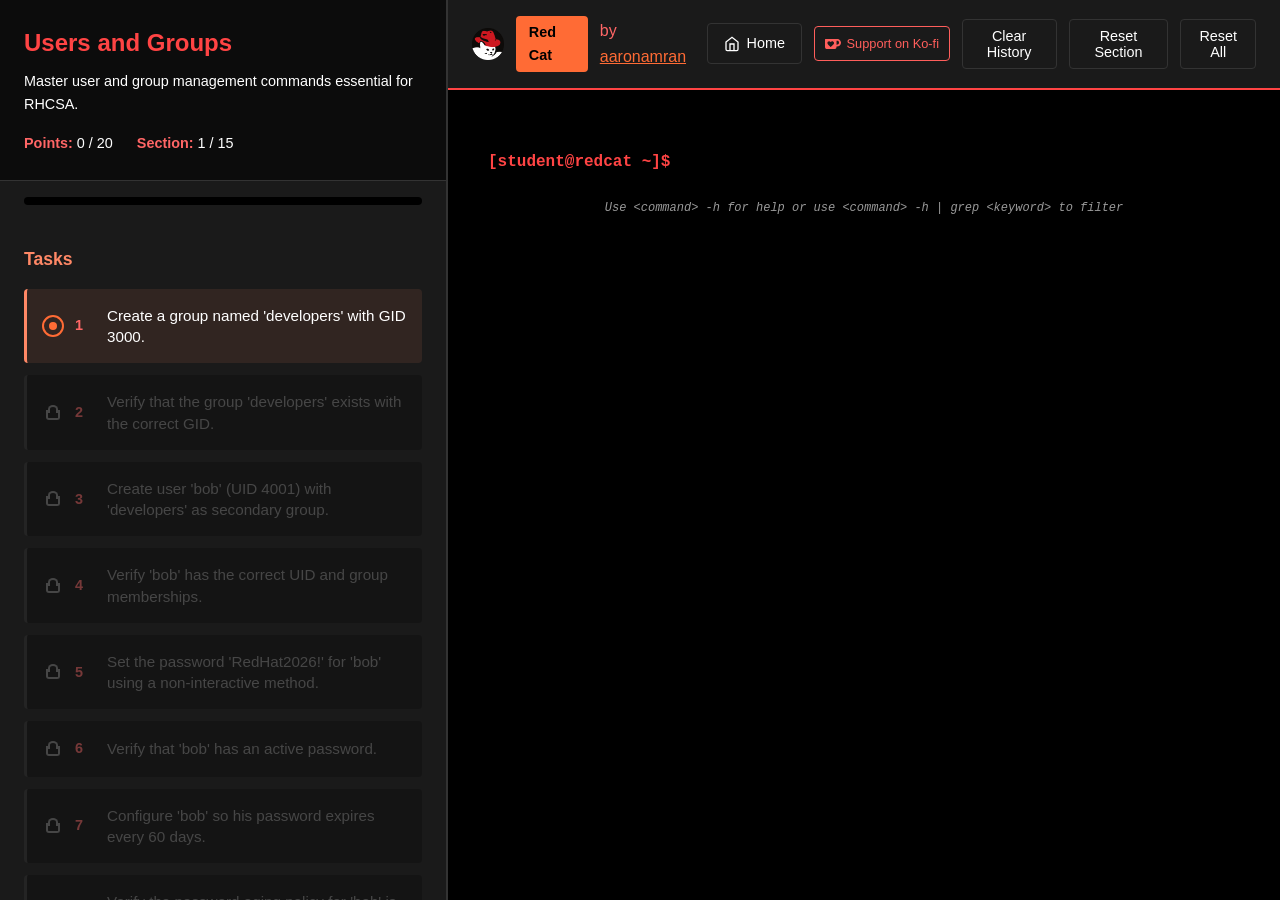
==== practice.html @ 995f29f8 "update" ====
<!DOCTYPE html>
<html lang="en">
<head>
    <meta charset="UTF-8">
    <meta name="viewport" content="width=device-width, initial-scale=1.0">
    <title>Red Cat - Practice Mode</title>
    <link rel="icon" type="image/png" href="redcat.png">
    <link rel="stylesheet" href="styles.css">
</head>
<body>
    <div class="container" id="main-app">
        <!-- Left Panel: Section Info & Tasks -->
        <aside class="left-panel">
            <header class="section-header">
                <h1 id="section-title">Loading...</h1>
                <p id="section-description"></p>
                <div class="stats">
                    <span class="stat">
                        <strong>Points:</strong> 
                        <span id="current-points">0</span> / <span id="total-points">0</span>
                    </span>
                    <span class="stat">
                        <strong>Section:</strong> 
                        <span id="current-section">1</span> / <span id="total-sections">3</span>
                    </span>
                </div>
            </header>

            <div class="progress-container">
                <div class="progress-bar">
                    <div id="progress-fill" class="progress-fill"></div>
                </div>
            </div>

            <div class="tasks-container">
                <h2>Tasks</h2>
                <ul id="task-list"></ul>
            </div>

            <div class="section-navigation">
                <button id="prev-section" class="nav-btn" disabled>← Previous Section</button>
                <button id="next-section" class="nav-btn" disabled>Next Section →</button>
            </div>
        </aside>

        <!-- Right Panel: Terminal Interface -->
        <main class="right-panel">
            <div class="terminal-header">
                <div class="terminal-title">
                    <img src="redcat.png" alt="Red Hat" class="redhat-logo">
                    <span class="os-badge">Red Cat</span>
                    <span class="terminal-name" id="terminal-name">by <a href="https://aaronamran.github.io" target="_blank"><u>aaronamran</u></a></span>
                </div>
                <div class="terminal-header-actions">
                    <a href="index.html" class="control-btn home-btn">
                        <svg width="16" height="16" viewBox="0 0 24 24" fill="none" stroke="currentColor" stroke-width="2">
                            <path d="M3 9l9-7 9 7v11a2 2 0 0 1-2 2H5a2 2 0 0 1-2-2z"/>
                            <polyline points="9 22 9 12 15 12 15 22"/>
                        </svg>
                        Home
                    </a>
                    <a href="https://ko-fi.com/aaronamran" target="_blank" class="kofi-icon-link" title="Support on Ko-fi">
                        <svg class="kofi-icon-tiny" viewBox="0 0 24 24" fill="currentColor">
                            <path d="M23.881 8.948c-.773-4.085-4.859-4.593-4.859-4.593H.723c-.604 0-.679.798-.679.798s-.082 7.324-.022 11.822c.164 2.424 2.586 2.672 2.586 2.672s8.267-.023 11.966-.049c2.438-.426 2.683-2.566 2.658-3.734 4.352.24 7.422-2.831 6.649-6.916zm-11.062 3.511c-1.246 1.453-4.011 3.976-4.011 3.976s-.121.119-.31.023c-.076-.057-.108-.09-.108-.09-.443-.441-3.368-3.049-4.034-3.954-.709-.965-1.041-2.7-.091-3.71.951-1.01 3.005-1.086 4.363.407 0 0 1.565-1.782 3.468-.963 1.904.82 1.832 3.011.723 4.311zm6.173.478c-.928.116-1.682.028-1.682.028V7.284h1.77s1.971.551 1.971 2.638c0 1.913-.985 2.667-2.059 3.015z"/>
                        </svg>
                        <span>Support on Ko-fi</span>
                    </a>
                    <button id="clear-history" class="control-btn clear-btn">Clear History</button>
                    <button id="reset-section" class="control-btn reset-btn">Reset Section</button>
                    <button id="reset-all" class="control-btn reset-danger-btn">Reset All</button>
                </div>
            </div>

            <div class="terminal-content">
                <!-- Command History -->
                <div id="command-history" class="command-history"></div>

                <!-- Terminal Input Line -->
                <div class="terminal-input-line">
                    <span class="terminal-prompt">[student@redcat ~]$ </span>
                    <input 
                        type="text" 
                        id="terminal-input" 
                        class="terminal-input" 
                        autocomplete="off" 
                        spellcheck="false"
                        autofocus
                    />
                </div>

                <!-- Hint instructions -->
                <div class="terminal-hint-info">Use &lt;command&gt; -h for help or use &lt;command&gt; -h | grep &lt;keyword&gt; to filter</div>
            </div>
        </main>
    </div>

    <!-- Scripts - Modular Architecture -->
    <!-- Core Modules (load first) -->
    <script src="modules/state.js"></script>
    <script src="modules/validation.js"></script>
    <script src="modules/output.js"></script>
    <script src="modules/ui.js"></script>
    
    <!-- Data & Helper Modules -->
    <script src="help.js"></script>
    
    <!-- Section Data (load before data.js) -->
    <script src="sections/section1-users-and-groups.js"></script>
    <script src="sections/section2-permissions-and-acls.js"></script>
    <script src="sections/section3-storage-and-filesystems.js"></script>
    <script src="sections/section4-essential-tools.js"></script>
    <script src="sections/section5-running-systems.js"></script>
    <script src="sections/section6-file-systems.js"></script>
    <script src="sections/section7-systems-maintenance.js"></script>
    <script src="sections/section8-networking.js"></script>
    <script src="sections/section9-containers.js"></script>
    <script src="sections/section10-remote-resources.js"></script>
    <script src="sections/section11-selinux.js"></script>
    <script src="sections/section12-shell-scripting.js"></script>
    <script src="sections/section13-task-scheduling.js"></script>
    <script src="sections/section14-boot-grub.js"></script>
    <script src="sections/section15-time-services.js"></script>
    
    <!-- Data Loader (depends on section files) -->
    <script src="data.js"></script>
    
    <!-- Main Application Orchestrator (load last) -->
    <script src="app.js"></script>

    <!-- Initialize practice mode from sessionStorage -->
    <script>
        // Read practice configuration from sessionStorage (set by landing.html)
        const practiceMode = sessionStorage.getItem('redcat-practice-mode') || 'default';
        const startSection = parseInt(sessionStorage.getItem('redcat-start-section')) || 1;
        
        console.log(`🎯 Practice Mode: ${practiceMode}, Starting Section: ${startSection}`);
        
        // Initialize app state before loading progress
        if (typeof appState !== 'undefined') {
            appState.currentSectionId = startSection;
            appState.practiceMode = practiceMode;
            
            // Try to load existing progress, but respect the starting section from landing if it's a new session
            const hasExistingProgress = localStorage.getItem('appState');
            if (!hasExistingProgress) {
                // No existing progress, save the initial state
                if (typeof saveProgress === 'function') {
                    saveProgress();
                }
            }
        }
        
        // Auto-initialize the app
        if (typeof initApp === 'function') {
            initApp();
        } else {
            console.error('❌ initApp function not found');
        }
        
        // Clear the session storage values after reading them
        sessionStorage.removeItem('redcat-practice-mode');
        sessionStorage.removeItem('redcat-start-section');
    </script>
</body>
</html>
---- styles.css ----
/* ==================== GLOBAL STYLES ==================== */
* {
    margin: 0;
    padding: 0;
    box-sizing: border-box;
}

:root {
    --bg-dark: #0c0c0c;
    --bg-panel: #1a1a1a;
    --bg-terminal: #000000;
    --text-primary: #ff6666;
    --text-secondary: #ffffff;
    --text-muted: #888888;
    --text-success: #ff6666;
    --text-error: #ff5555;
    --text-warning: #ffaa00;
    --accent-red: #ff4444;
    --accent-coral: #ff8866;
    --accent-orange: #ff6b35;
    --border-color: #333333;
    --shadow: rgba(0, 0, 0, 0.3);
}

body {
    font-family: 'Segoe UI', Tahoma, Geneva, Verdana, sans-serif;
    background-color: var(--bg-dark);
    color: var(--text-primary);
    line-height: 1.6;
    overflow: hidden;
}

a {
    color: var(--accent-orange);
    text-decoration: none;
    transition: color 0.3s ease;
}

a:hover {
    color: var(--accent-red);
    text-decoration: underline;
}

/* ==================== CONTAINER LAYOUT ==================== */
.container {
    display: flex;
    height: 100vh;
}

/* ==================== LEFT PANEL ==================== */
.left-panel {
    width: 35%;
    background-color: var(--bg-panel);
    border-right: 2px solid var(--border-color);
    overflow-y: auto;
    display: flex;
    flex-direction: column;
}

.section-header {
    padding: 1.5rem;
    border-bottom: 1px solid var(--border-color);
    background-color: var(--bg-dark);
}

.section-header h1 {
    font-size: 1.5rem;
    color: var(--accent-red);
    margin-bottom: 0.5rem;
}

.section-header p {
    font-size: 0.9rem;
    color: var(--text-secondary);
    margin-bottom: 1rem;
}

.stats {
    display: flex;
    gap: 1.5rem;
    font-size: 0.9rem;
}

.stat {
    color: var(--text-secondary);
}

.stat strong {
    color: var(--text-primary);
}

/* ==================== PROGRESS BAR ==================== */
.progress-container {
    padding: 1rem 1.5rem;
}

.progress-bar {
    width: 100%;
    height: 8px;
    background-color: var(--bg-terminal);
    border-radius: 10px;
    overflow: hidden;
}

.progress-fill {
    height: 100%;
    background: linear-gradient(90deg, var(--accent-red), var(--accent-orange));
    width: 0%;
    transition: width 0.5s ease;
}

/* ==================== TASKS ==================== */
.tasks-container {
    flex: 1;
    padding: 1.5rem;
}

.tasks-container h2 {
    font-size: 1.1rem;
    margin-bottom: 1rem;
    color: var(--accent-coral);
}

#task-list {
    list-style: none;
    display: flex;
    flex-direction: column;
    gap: 0.75rem;
}

.task-item {
    padding: 1rem;
    background-color: var(--bg-dark);
    border-left: 3px solid var(--border-color);
    border-radius: 4px;
    transition: all 0.3s ease;
    cursor: default;
    display: flex;
    align-items: center;
    gap: 0.75rem;
}

.task-item.active {
    border-left-color: var(--accent-coral);
    background-color: rgba(255, 136, 102, 0.1);
}

.task-item.completed {
    border-left-color: var(--accent-red);
    opacity: 0.7;
}

.task-item.locked {
    opacity: 0.4;
    cursor: not-allowed;
}

.task-item-header {
    display: flex;
    align-items: center;
    gap: 0.5rem;
    margin-bottom: 0.5rem;
}

.task-status {
    width: 20px;
    height: 20px;
    display: inline-flex;
    align-items: center;
    justify-content: center;
    position: relative;
}

/* Completed task icon - checkmark in circle */
.task-status.completed-icon::before {
    content: '✓';
    color: var(--accent-red);
    font-size: 16px;
    font-weight: bold;
}

.task-status.completed-icon::after {
    content: '';
    position: absolute;
    width: 18px;
    height: 18px;
    border: 2px solid var(--accent-red);
    border-radius: 50%;
    top: 50%;
    left: 50%;
    transform: translate(-50%, -50%);
}

/* Active task icon - hollow circle with dot */
.task-status.active-icon::before {
    content: '';
    width: 8px;
    height: 8px;
    background-color: var(--accent-orange);
    border-radius: 50%;
    position: absolute;
}

.task-status.active-icon::after {
    content: '';
    position: absolute;
    width: 18px;
    height: 18px;
    border: 2px solid var(--accent-orange);
    border-radius: 50%;
    top: 50%;
    left: 50%;
    transform: translate(-50%, -50%);
}

/* Locked task icon - padlock */
.task-status.locked-icon::before {
    content: '';
    width: 10px;
    height: 8px;
    background-color: transparent;
    border: 2px solid var(--text-muted);
    border-top: none;
    border-radius: 0 0 3px 3px;
    position: absolute;
    bottom: 3px;
}

.task-status.locked-icon::after {
    content: '';
    position: absolute;
    width: 6px;
    height: 6px;
    border: 2px solid var(--text-muted);
    border-bottom: none;
    border-radius: 50% 50% 0 0;
    top: 2px;
}

.task-number {
    font-weight: 700;
    color: var(--text-primary);
    font-size: 0.9rem;
    min-width: 20px;
}

.task-description {
    font-size: 0.95rem;
    color: var(--text-secondary);
    flex: 1;
    line-height: 1.4;
}

.task-item.completed .task-description {
    color: var(--text-muted);
}

.task-item.locked .task-description {
    color: var(--text-muted);
}

.task-number-label {
    font-weight: bold;
    color: var(--text-secondary);
    font-size: 0.85rem;
}

.reset-task-btn-icon {
    margin-left: auto;
    width: 24px;
    height: 24px;
    padding: 0;
    background-color: rgba(255, 107, 53, 0.15);
    color: var(--accent-orange);
    border: 1px solid var(--accent-orange);
    border-radius: 4px;
    font-size: 16px;
    font-weight: bold;
    cursor: pointer;
    transition: all 0.2s ease;
    display: inline-flex;
    align-items: center;
    justify-content: center;
    line-height: 1;
}

.reset-task-btn-icon:hover {
    background-color: rgba(255, 107, 53, 0.3);
    border-color: var(--accent-red);
    color: var(--accent-red);
    transform: rotate(-45deg) scale(1.1);
}

.reset-task-btn-icon:active {
    transform: rotate(-45deg) scale(0.95);
}

/* ==================== NAVIGATION ==================== */
.section-navigation {
    padding: 1rem 1.5rem;
    display: flex;
    gap: 1rem;
    border-top: 1px solid var(--border-color);
}

.nav-btn {
    flex: 1;
    padding: 0.75rem;
    background-color: var(--accent-coral);
    color: white;
    border: none;
    border-radius: 4px;
    cursor: pointer;
    font-size: 0.9rem;
    font-weight: 600;
    transition: all 0.3s ease;
}

.nav-btn:hover:not(:disabled) {
    background-color: var(--accent-red);
    transform: translateY(-2px);
}

.nav-btn:disabled {
    background-color: var(--border-color);
    cursor: not-allowed;
    opacity: 0.5;
}

/* ==================== CONTROLS ==================== */
.controls {
    padding: 1rem 1.5rem;
    display: flex;
    gap: 1rem;
}

.control-btn {
    background: transparent;
    border: 1px solid var(--border-color);
    color: var(--text-secondary);
    padding: 0.5rem 1rem;
    cursor: pointer;
    font-family: inherit;
    font-size: 0.9rem;
    border-radius: 4px;
    transition: all 0.2s;
    display: inline-flex;
    align-items: center;
    gap: 0.4rem;
    text-decoration: none;
}

.control-btn:hover {
    background: var(--border-color);
    border-color: var(--accent-red);
}

.home-btn:hover {
    background: var(--accent-coral);
    color: var(--bg-terminal);
    border-color: var(--accent-coral);
}

.clear-btn:hover {
    background: var(--text-warning);
    color: var(--bg-terminal);
    border-color: var(--text-warning);
}

.reset-btn:hover {
    background: var(--text-error);
    color: var(--bg-terminal);
    border-color: var(--text-error);
}

.reset-danger-btn:hover {
    background: #cc0000;
    color: var(--bg-terminal);
    border-color: #cc0000;
}

/* Ko-fi Button Styles */
.kofi-btn {
    display: flex;
    align-items: center;
    justify-content: center;
    gap: 0.3rem;
    text-decoration: none;
    border-color: #FF5E5B;
    color: #FF5E5B;
    font-size: 0.85rem;
    padding: 0.5rem;
    white-space: nowrap;
}

.kofi-btn:hover {
    background-color: #FF5E5B;
    border-color: #FF5E5B;
    color: #ffffff;
    text-decoration: none;
}

.kofi-icon-small {
    width: 12px;
    height: 12px;
    flex-shrink: 0;
}

/* ==================== RIGHT PANEL - TERMINAL ==================== */
.right-panel {
    flex: 1;
    display: flex;
    flex-direction: column;
    background-color: var(--bg-terminal);
}

.terminal-header {
    padding: 1rem 1.5rem;
    background-color: var(--bg-panel);
    border-bottom: 2px solid var(--accent-red);
    display: flex;
    justify-content: space-between;
    align-items: center;
    gap: 1rem;
}

/* Terminal Title with Logo and Badge */
.terminal-title {
    display: flex;
    align-items: center;
    gap: 0.75rem;
}

.redhat-logo {
    height: 32px;
    width: auto;
    object-fit: contain;
}

.os-badge {
    background: var(--accent-orange);
    color: var(--bg-terminal);
    padding: 0.3rem 0.8rem;
    border-radius: 4px;
    font-weight: bold;
    font-size: 0.9rem;
}

.terminal-title-container {
    display: flex;
    align-items: center;
    gap: 0.75rem;
}

.terminal-logo {
    height: 32px;
    width: 32px;
    object-fit: contain;
}

.terminal-text {
    font-family: 'Courier New', monospace;
    font-size: 1rem;
    color: var(--accent-red);
    font-weight: bold;
}



/* Terminal Header Actions Container */
.terminal-header-actions {
    display: flex;
    align-items: center;
    gap: 0.75rem;
}

/* Ko-fi Icon in Terminal Header */
.kofi-icon-link {
    display: flex;
    align-items: center;
    justify-content: center;
    gap: 6px;
    padding: 0.4rem 0.6rem;
    background-color: transparent;
    color: #FF5E5B;
    border: 1px solid #FF5E5B;
    border-radius: 4px;
    text-decoration: none;
    font-size: 0.8rem;
    font-weight: 500;
    white-space: nowrap;
    transition: all 0.3s ease;
}

.kofi-icon-link:hover {
    background-color: #FF5E5B;
    color: #ffffff;
    transform: scale(1.05);
}

.kofi-icon-tiny {
    width: 16px;
    height: 16px;
    flex-shrink: 0;
}

.header-status {
    color: var(--accent-red);
    font-size: 0.9rem;
    font-weight: 500;
    opacity: 0;
    transition: opacity 0.3s ease;
    margin: 0 1rem;
}

.header-status.visible {
    opacity: 1;
}

/* ==================== TERMINAL CONTENT ==================== */
.terminal-content {
    flex: 1;
    display: flex;
    flex-direction: column;
    padding: 2rem 2.5rem;
    overflow-y: auto;
    min-height: 0;
}

/* ==================== COMMAND HISTORY ==================== */
.command-history {
    flex: 0 0 auto;
    margin-bottom: 0;
    font-family: 'Courier New', monospace;
    padding: 0.5rem 0;
}

.history-entry {
    padding-bottom: 0.5rem;
    border-bottom: 1px solid rgba(64, 64, 64, 0.2);
    position: relative;
    margin-bottom: 0.75rem;
}

.history-entry:last-child {
    border-bottom: none;
}

@keyframes fadeIn {
    from { opacity: 0; transform: translateY(-10px); }
    to { opacity: 1; transform: translateY(0); }
}

.history-command-line {
    display: flex;
    align-items: baseline;
    margin-bottom: 0;
    font-family: 'Courier New', monospace;
    position: relative;
    cursor: default;
}

.history-prompt {
    color: var(--accent-red);
    font-family: 'Courier New', monospace;
    font-weight: bold;
    flex-shrink: 0;
}

.history-command {
    color: var(--text-secondary);
    font-family: 'Courier New', monospace;
    word-break: break-word;
    margin-left: 0.5rem;
}

.history-output {
    margin-top: 0.5rem;
    padding: 0.75rem;
    background-color: rgba(0, 0, 0, 0.3);
    border-left: 3px solid var(--accent-coral);
    border-radius: 4px;
    font-family: 'Courier New', monospace;
    font-size: 0.9rem;
    color: var(--text-secondary);
    white-space: pre-wrap;
    word-break: break-word;
}

.grep-highlight {
    background-color: rgba(255, 107, 53, 0.4);
    color: var(--accent-red);
    font-weight: bold;
    padding: 0 2px;
    border-radius: 2px;
}

.history-result {
    display: flex;
    align-items: center;
    gap: 0.5rem;
    margin-top: 0.375rem;
    padding: 0.5rem 0.75rem;
    border-radius: 4px;
    font-family: 'Segoe UI', Tahoma, Geneva, Verdana, sans-serif;
    font-size: 0.9rem;
    font-weight: 500;
}

.history-result::before {
    content: '';
    flex-shrink: 0;
}

.history-result.success {
    color: var(--text-success);
    background-color: rgba(74, 222, 128, 0.12);
    border-left: 3px solid var(--text-success);
    display: flex;
    align-items: center;
    gap: 0.5rem;
    justify-content: flex-start;
    flex-wrap: nowrap;
}

/* Success icon - checkmark in circle */
.history-result.success::before {
    content: '✓';
    width: 18px;
    height: 18px;
    display: flex;
    align-items: center;
    justify-content: center;
    border: 2px solid var(--text-success);
    border-radius: 50%;
    font-size: 12px;
    font-weight: bold;
    color: var(--text-success);
}

.history-result.error {
    color: #ffffff;
    background-color: rgba(248, 113, 113, 0.98);
    border: 2px solid var(--text-error);
    position: absolute;
    top: 50%;
    left: 0;
    right: 0;
    transform: translateY(-50%);
    z-index: 100;
    opacity: 0;
    visibility: hidden;
    transition: opacity 0.2s ease, visibility 0.2s ease;
    box-shadow: 0 4px 12px rgba(0, 0, 0, 0.5);
    pointer-events: none;
    white-space: nowrap;
}

/* Error icon - exclamation mark in circle */
.history-result.error::before {
    content: '!';
    width: 18px;
    height: 18px;
    display: flex;
    align-items: center;
    justify-content: center;
    border: 2px solid #ffffff;
    border-radius: 50%;
    font-size: 14px;
    font-weight: bold;
    color: #ffffff;
}

/* Show error on hover over command line */
.history-entry.has-error .history-command-line:hover .history-result.error {
    opacity: 1;
    visibility: visible;
}

.history-result.hint {
    color: var(--text-warning);
    background-color: rgba(251, 191, 36, 0.12);
    border-left: 3px solid var(--text-warning);
}

/* Hint icon - lightbulb */
.history-result.hint::before {
    content: '';
    width: 10px;
    height: 12px;
    border: 2px solid var(--text-warning);
    border-radius: 50% 50% 0 0;
    position: relative;
    display: block;
}

.history-result.hint::after {
    content: '';
    position: absolute;
    left: 0.75rem;
    width: 8px;
    height: 3px;
    background-color: var(--text-warning);
    margin-top: -3px;
}

.history-result.explanation {
    color: var(--accent-coral);
    background-color: rgba(255, 136, 102, 0.12);
    border-left: 3px solid var(--accent-coral);
}

/* Explanation icon - book/document */
.history-result.explanation::before {
    content: '?';
    width: 18px;
    height: 18px;
    display: flex;
    align-items: center;
    justify-content: center;
    border: 2px solid var(--accent-coral);
    border-radius: 50%;
    font-size: 12px;
    font-weight: bold;
    color: var(--accent-coral);
}

.history-result.info {
    color: var(--text-secondary);
    background-color: rgba(160, 160, 160, 0.08);
    border-left: 3px solid var(--text-secondary);
    font-style: italic;
}

/* Info icon - i in circle */
.history-result.info::before {
    content: 'i';
    width: 18px;
    height: 18px;
    display: flex;
    align-items: center;
    justify-content: center;
    border: 2px solid var(--text-secondary);
    border-radius: 50%;
    font-size: 12px;
    font-weight: bold;
    font-style: normal;
    color: var(--text-secondary);
}

.history-help {
    display: block;
    margin-top: 0.375rem;
    padding: 0.75rem 1rem;
    background-color: rgba(0, 0, 0, 0.3);
    border-left: 3px solid var(--text-secondary);
    border-radius: 4px;
    font-family: 'Courier New', monospace;
    font-size: 0.85rem;
    color: var(--text-secondary);
    line-height: 1.5;
    overflow-x: auto;
    white-space: pre-wrap;
    word-wrap: break-word;
}

.history-result-container {
    margin-top: 0.375rem;
}

.history-result.toggleable {
    display: flex;
    align-items: center;
    justify-content: space-between;
    gap: 1rem;
}

.toggle-explanation-btn {
    padding: 0.25rem 0.6rem;
    background-color: var(--accent-coral);
    color: white;
    border: none;
    border-radius: 3px;
    cursor: pointer;
    font-size: 0.75rem;
    font-weight: 600;
    transition: all 0.2s ease;
    white-space: nowrap;
    flex-shrink: 0;
    margin-left: auto;
}

.toggle-explanation-btn:hover {
    background-color: var(--accent-red);
    transform: scale(1.05);
}

.toggle-explanation-btn:active {
    transform: scale(0.95);
}

.explanation-detail {
    margin-top: 0.5rem;
    padding: 0.75rem 1rem;
    background-color: rgba(255, 136, 102, 0.12);
    border-left: 3px solid var(--accent-coral);
    border-radius: 4px;
    color: var(--text-primary);
    font-family: 'Segoe UI', Tahoma, Geneva, Verdana, sans-serif;
    font-size: 0.9rem;
    line-height: 1.5;
    animation: slideDown 0.3s ease;
}

.explanation-detail.hidden {
    display: none;
}

@keyframes slideDown {
    from {
        opacity: 0;
        transform: translateY(-10px);
    }
    to {
        opacity: 1;
        transform: translateY(0);
    }
}

/* ==================== TERMINAL INPUT LINE ==================== */
.terminal-input-line {
    display: flex;
    align-items: center;
    padding: 0.5rem 0;
    margin-top: 0.25rem;
    flex-shrink: 0;
    font-family: 'Courier New', monospace;
}

.terminal-prompt {
    color: var(--accent-red);
    font-weight: bold;
    white-space: nowrap;
    font-family: 'Courier New', monospace;
    font-size: 1rem;
    margin-right: 0.5rem;
}

.terminal-input {
    flex: 1;
    background-color: transparent;
    border: none;
    color: var(--text-secondary);
    font-family: 'Courier New', monospace;
    font-size: 1rem;
    outline: none;
    padding: 0;
    margin: 0;
    line-height: 1.5;
}

.terminal-input::placeholder {
    color: var(--text-secondary);
    opacity: 0.5;
}

.terminal-input:disabled {
    opacity: 0.5;
    cursor: not-allowed;
}

.terminal-hint-info {
    margin-top: 0.5rem;
    padding: 0.5rem;
    font-size: 0.75rem;
    color: var(--text-secondary);
    font-family: 'Courier New', monospace;
    text-align: center;
    opacity: 0.6;
    font-style: italic;
}

/* ==================== SCROLLBAR STYLING ==================== */
::-webkit-scrollbar {
    width: 8px;
}

::-webkit-scrollbar-track {
    background: var(--bg-dark);
}

::-webkit-scrollbar-thumb {
    background: var(--border-color);
    border-radius: 4px;
}

::-webkit-scrollbar-thumb:hover {
    background: var(--text-secondary);
}

/* ==================== RESPONSIVE DESIGN ==================== */
@media (max-width: 1024px) {
    .container {
        flex-direction: column;
    }

    .left-panel {
        width: 100%;
        max-height: 40vh;
        border-right: none;
        border-bottom: 2px solid var(--border-color);
    }

    .right-panel {
        height: 60vh;
    }
}

@media (max-width: 768px) {
    .section-header h1 {
        font-size: 1.2rem;
    }

    .stats {
        flex-direction: column;
        gap: 0.5rem;
    }

    .section-navigation {
        flex-direction: column;
    }

    .controls {
        flex-direction: column;
    }

    .input-container {
        flex-direction: column;
        align-items: stretch;
        gap: 0.75rem;
    }

    .submit-btn,
    .hint-btn {
        width: 100%;
    }
    
    .prompt {
        width: 100%;
    }
}

/* ==================== UTILITY CLASSES ==================== */
.hidden {
    display: none !important;
}

.fade-in {
    animation: fadeIn 0.5s ease;
}

.shake {
    animation: shake 0.5s ease;
}

@keyframes shake {
    0%, 100% { transform: translateX(0); }
    25% { transform: translateX(-10px); }
    75% { transform: translateX(10px); }
}

/* ==================== LANDING PAGE ==================== */
.landing-overlay {
    position: fixed;
    top: 0;
    left: 0;
    width: 100%;
    height: 100%;
    background: linear-gradient(135deg, rgba(12, 12, 12, 0.98) 0%, rgba(26, 26, 26, 0.98) 100%);
    backdrop-filter: blur(10px);
    z-index: 10000;
    display: flex;
    align-items: center;
    justify-content: center;
    animation: fadeIn 0.5s ease;
}

.landing-overlay.hidden {
    display: none;
}

.landing-content {
    width: 90%;
    max-width: 750px;
    max-height: 95vh;
    overflow-y: auto;
    padding: 25px 30px;
    background: var(--bg-panel);
    border-radius: 12px;
    border: 2px solid var(--border-color);
    box-shadow: 0 10px 40px var(--shadow);
}

.landing-header {
    text-align: center;
    margin-bottom: 20px;
    padding-bottom: 15px;
    border-bottom: 2px solid var(--border-color);
}

.landing-logo {
    width: 60px;
    height: 60px;
    margin-bottom: 8px;
    animation: float 3s ease-in-out infinite;
}

@keyframes float {
    0%, 100% { transform: translateY(0px); }
    50% { transform: translateY(-10px); }
}

.landing-title {
    font-size: 1.8rem;
    font-weight: 700;
    color: var(--text-primary);
    margin-bottom: 6px;
    line-height: 1.2;
}

.landing-subtitle {
    font-size: 0.9rem;
    color: var(--text-muted);
    margin-bottom: 3px;
}

/* Ko-fi Link on Landing Page */
.kofi-link {
    display: inline-flex;
    align-items: center;
    gap: 0.4rem;
    padding: 0.45rem 0.9rem;
    margin-top: 0.75rem;
    background-color: #FF5E5B;
    color: #ffffff;
    border-radius: 5px;
    font-size: 0.85rem;
    font-weight: 600;
    text-decoration: none;
    transition: all 0.3s ease;
    box-shadow: 0 2px 6px rgba(255, 94, 91, 0.25);
}

.kofi-link:hover {
    background-color: #ff4542;
    transform: translateY(-1px);
    box-shadow: 0 3px 10px rgba(255, 94, 91, 0.35);
    text-decoration: none;
    color: #ffffff;
}

.kofi-icon {
    width: 16px;
    height: 16px;
}

.landing-options {
    width: 100%;
}

.practice-mode-section h2 {
    font-size: 1.2rem;
    color: var(--text-secondary);
    margin-bottom: 12px;
    text-align: center;
}

.practice-mode-btn {
    width: 100%;
    display: flex;
    align-items: center;
    gap: 15px;
    padding: 16px 20px;
    margin-bottom: 10px;
    background: var(--bg-dark);
    border: 2px solid var(--border-color);
    border-radius: 8px;
    color: var(--text-secondary);
    cursor: pointer;
    transition: all 0.3s ease;
    text-align: left;
}

.practice-mode-btn:hover {
    border-color: var(--text-primary);
    background: rgba(255, 102, 102, 0.05);
    transform: translateX(5px);
}

.practice-mode-btn.primary {
    border-color: var(--text-primary);
    background: rgba(255, 102, 102, 0.1);
}

.practice-mode-btn.primary:hover {
    background: rgba(255, 102, 102, 0.15);
    box-shadow: 0 5px 20px rgba(255, 102, 102, 0.2);
}

.btn-icon {
    width: 40px;
    height: 40px;
    min-width: 40px;
    color: var(--text-primary);
}

.btn-text {
    flex: 1;
}

.btn-title {
    font-size: 1.1rem;
    font-weight: 600;
    color: var(--text-secondary);
    margin-bottom: 4px;
}

.btn-description {
    font-size: 0.85rem;
    color: var(--text-muted);
    line-height: 1.3;
}

/* Chapter Selection */
.chapter-selection {
    animation: slideIn 0.3s ease;
}

@keyframes slideIn {
    from {
        opacity: 0;
        transform: translateX(20px);
    }
    to {
        opacity: 1;
        transform: translateX(0);
    }
}

.chapter-selection-header {
    display: flex;
    justify-content: space-between;
    align-items: center;
    margin-bottom: 18px;
}

.chapter-selection-header h2 {
    font-size: 1.3rem;
    color: var(--text-secondary);
}

.back-btn {
    padding: 8px 18px;
    background: var(--bg-dark);
    border: 1px solid var(--border-color);
    border-radius: 6px;
    color: var(--text-secondary);
    cursor: pointer;
    transition: all 0.3s ease;
    font-size: 0.9rem;
}

.back-btn:hover {
    border-color: var(--text-primary);
    background: rgba(255, 102, 102, 0.1);
}

.chapter-grid {
    display: grid;
    grid-template-columns: repeat(auto-fit, minmax(250px, 1fr));
    gap: 12px;
}

.chapter-card {
    padding: 16px;
    background: var(--bg-dark);
    border: 2px solid var(--border-color);
    border-radius: 8px;
    cursor: pointer;
    transition: all 0.3s ease;
    text-align: left;
}

.chapter-card:hover {
    border-color: var(--text-primary);
    background: rgba(255, 102, 102, 0.05);
    transform: translateY(-3px);
    box-shadow: 0 5px 15px rgba(255, 102, 102, 0.1);
}

.chapter-number {
    font-size: 0.75rem;
    color: var(--text-primary);
    font-weight: 600;
    margin-bottom: 6px;
    text-transform: uppercase;
    letter-spacing: 1px;
}

.chapter-title {
    font-size: 1.05rem;
    font-weight: 600;
    color: var(--text-secondary);
    margin-bottom: 6px;
}

.chapter-description {
    font-size: 0.8rem;
    color: var(--text-muted);
    line-height: 1.3;
    margin-bottom: 10px;
}

.chapter-stats {
    display: flex;
    gap: 12px;
    font-size: 0.75rem;
    color: var(--text-muted);
}

.chapter-stat {
    display: flex;
    align-items: center;
    gap: 5px;
}

.chapter-stat strong {
    color: var(--text-primary);
}

/* Responsive Landing Page */
@media (max-width: 768px) {
    .landing-content {
        padding: 20px;
        width: 95%;
    }
    
    .landing-title {
        font-size: 1.6rem;
    }
    
    .landing-logo {
        width: 60px;
        height: 60px;
    }
    
    .practice-mode-btn {
        flex-direction: column;
        text-align: center;
        padding: 16px;
    }
    
    .chapter-grid {
        grid-template-columns: 1fr;
    }
}
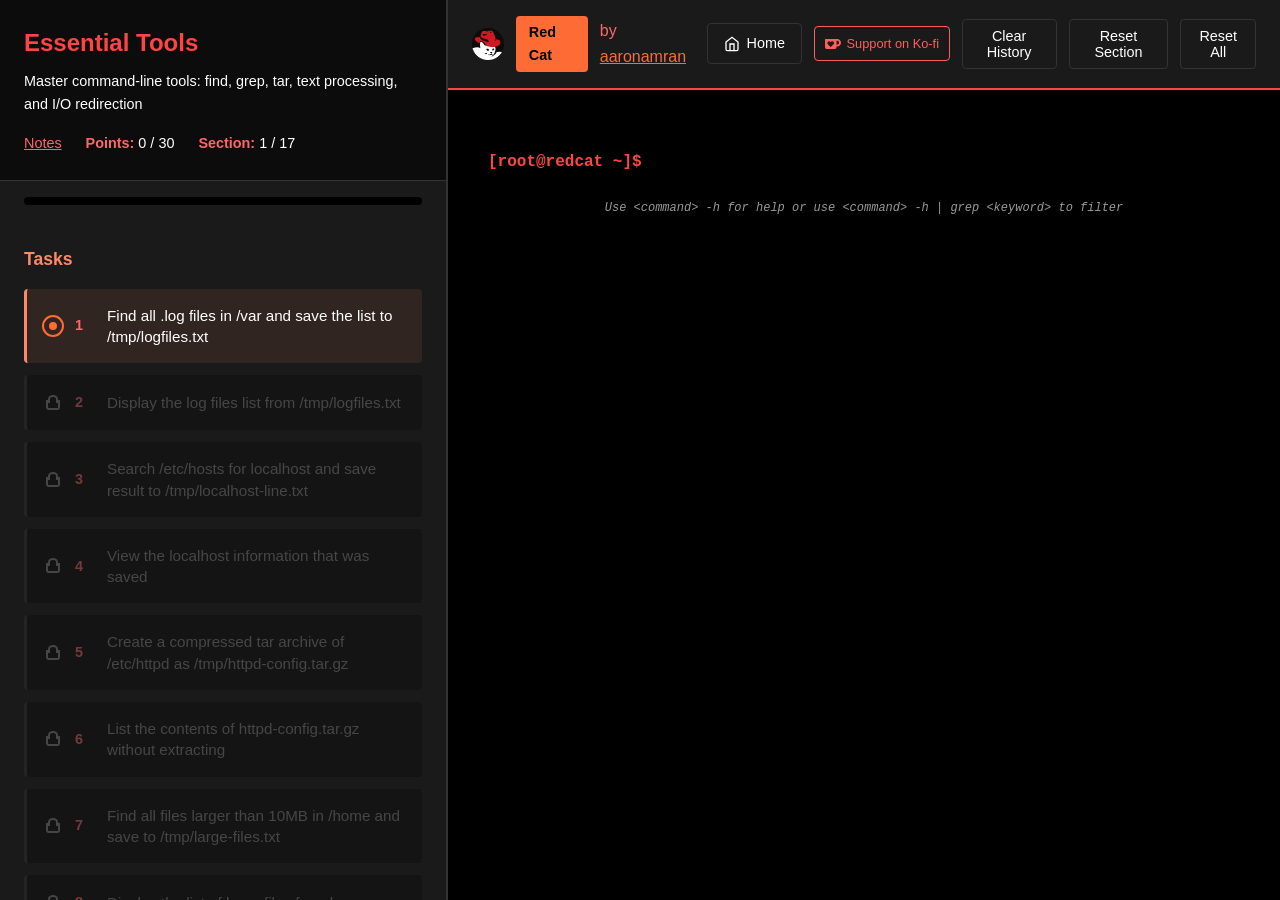
==== commit 78602d3c: "update" ====
--- a/practice.html
+++ b/practice.html
@@ -4,7 +4,7 @@
     <meta charset="UTF-8">
     <meta name="viewport" content="width=device-width, initial-scale=1.0">
     <title>Red Cat - Practice Mode</title>
-    <link rel="icon" type="image/png" href="redcat.png">
+    <link rel="icon" type="image/png" href="redcat.webp">
     <link rel="stylesheet" href="styles.css">
 </head>
 <body>
@@ -16,6 +16,9 @@
                 <p id="section-description"></p>
                 <div class="stats">
                     <span class="stat">
+                        <a href="#" id="notes-btn" class="notes-link">Notes</a>
+                    </span>
+                    <span class="stat">
                         <strong>Points:</strong> 
                         <span id="current-points">0</span> / <span id="total-points">0</span>
                     </span>
@@ -47,7 +50,7 @@
         <main class="right-panel">
             <div class="terminal-header">
                 <div class="terminal-title">
-                    <img src="redcat.png" alt="Red Hat" class="redhat-logo">
+                    <img src="redcat.webp" alt="Red Hat" class="redhat-logo">
                     <span class="os-badge">Red Cat</span>
                     <span class="terminal-name" id="terminal-name">by <a href="https://aaronamran.github.io" target="_blank"><u>aaronamran</u></a></span>
                 </div>
@@ -77,7 +80,7 @@
 
                 <!-- Terminal Input Line -->
                 <div class="terminal-input-line">
-                    <span class="terminal-prompt">[student@redcat ~]$ </span>
+                    <span class="terminal-prompt">[root@redcat ~]$ </span>
                     <input 
                         type="text" 
                         id="terminal-input" 
@@ -94,35 +97,74 @@
         </main>
     </div>
 
+    <!-- Notes Modal -->
+    <div id="notes-modal" class="notes-modal">
+        <div class="notes-modal-content">
+            <div class="notes-modal-header">
+                <h2 id="notes-modal-title">Section Notes</h2>
+                <button id="notes-close-btn" class="notes-close-btn">&times;</button>
+            </div>
+            <div class="notes-modal-body">
+                <div id="notes-content">No notes available for this section yet.</div>
+            </div>
+        </div>
+    </div>
+
     <!-- Scripts - Modular Architecture -->
     <!-- Core Modules (load first) -->
+    <script src="terminal/datetime.js"></script>
+    <script src="terminal/filesystem-utils.js"></script>
     <script src="modules/state.js"></script>
     <script src="modules/validation.js"></script>
-    <script src="modules/output.js"></script>
+    <script src="modules/output/output-core.js"></script>
+    <script src="modules/output/output-section1.js"></script>
+    <script src="modules/output/output-section2.js"></script>
+    <script src="modules/output/output-section3.js"></script>
+    <script src="modules/output/output-section4.js"></script>
+    <script src="modules/output/output-section5.js"></script>
+    <script src="modules/output/output-section6.js"></script>
+    <script src="modules/output/output-section7.js"></script>
+    <script src="modules/output/output-section8.js"></script>
+    <script src="modules/output/output-section9.js"></script>
+    <script src="modules/output/output-section10.js"></script>
+    <script src="modules/output/output-section11.js"></script>
+    <script src="modules/output/output-section12.js"></script>
+    <script src="modules/output/output-section13.js"></script>
+    <script src="modules/output/output-section14.js"></script>
+    <script src="modules/output/output-section15.js"></script>
+    <script src="modules/output/output-section16.js"></script>
+    <script src="modules/output/output-section17.js"></script>
     <script src="modules/ui.js"></script>
     
     <!-- Data & Helper Modules -->
     <script src="help.js"></script>
+    <script src="notes.js"></script>
     
     <!-- Section Data (load before data.js) -->
-    <script src="sections/section1-users-and-groups.js"></script>
-    <script src="sections/section2-permissions-and-acls.js"></script>
-    <script src="sections/section3-storage-and-filesystems.js"></script>
-    <script src="sections/section4-essential-tools.js"></script>
-    <script src="sections/section5-running-systems.js"></script>
-    <script src="sections/section6-file-systems.js"></script>
-    <script src="sections/section7-systems-maintenance.js"></script>
-    <script src="sections/section8-networking.js"></script>
-    <script src="sections/section9-containers.js"></script>
-    <script src="sections/section10-remote-resources.js"></script>
-    <script src="sections/section11-selinux.js"></script>
-    <script src="sections/section12-shell-scripting.js"></script>
-    <script src="sections/section13-task-scheduling.js"></script>
-    <script src="sections/section14-boot-grub.js"></script>
-    <script src="sections/section15-time-services.js"></script>
+    <script src="sections/section1-essential-tools.js"></script>
+    <script src="sections/section2-users-and-groups.js"></script>
+    <script src="sections/section3-permissions-and-acls.js"></script>
+    <script src="sections/section4-shell-scripting.js"></script>
+    <script src="sections/section5-storage-lvm.js"></script>
+    <script src="sections/section6-storage-filesystems.js"></script>
+    <script src="sections/section7-remote-resources.js"></script>
+    <script src="sections/section8-systemd-processes.js"></script>
+    <script src="sections/section9-system-tuning.js"></script>
+    <script src="sections/section10-networking.js"></script>
+    <script src="sections/section11-network-security.js"></script>
+    <script src="sections/section12-selinux.js"></script>
+    <script src="sections/section13-software-management.js"></script>
+    <script src="sections/section14-task-scheduling.js"></script>
+    <script src="sections/section15-boot-maintenance.js"></script>
+    <script src="sections/section16-rootless-containers.js"></script>
+    <script src="sections/section17-time-services.js"></script>
     
     <!-- Data Loader (depends on section files) -->
     <script src="data.js"></script>
+    
+    <!-- Vi Modal Editor for Section 4 -->
+    <script src="terminal/vi/vi-modal.js"></script>
+    <script src="terminal/vi/vi-validator.js"></script>
     
     <!-- Main Application Orchestrator (load last) -->
     <script src="app.js"></script>
--- a/styles.css
+++ b/styles.css
@@ -1264,3 +1264,141 @@
         grid-template-columns: 1fr;
     }
 }
+
+/* ==================== NOTES MODAL ==================== */
+.notes-link {
+    color: var(--text-primary);
+    text-decoration: underline;
+    cursor: pointer;
+    font-weight: 500;
+    transition: color 0.3s ease;
+}
+
+.notes-link:hover {
+    color: var(--accent-red);
+}
+
+.notes-modal {
+    display: none;
+    position: fixed;
+    z-index: 1000;
+    left: 0;
+    top: 0;
+    width: 100%;
+    height: 100%;
+    background-color: rgba(0, 0, 0, 0.7);
+    backdrop-filter: blur(4px);
+}
+
+.notes-modal.active {
+    display: flex;
+    justify-content: center;
+    align-items: center;
+}
+
+.notes-modal-content {
+    background-color: var(--bg-panel);
+    border: 2px solid var(--border-color);
+    border-radius: 8px;
+    width: 90%;
+    max-width: 700px;
+    max-height: 80vh;
+    display: flex;
+    flex-direction: column;
+    box-shadow: 0 4px 20px var(--shadow);
+    animation: modalSlideIn 0.3s ease;
+}
+
+@keyframes modalSlideIn {
+    from {
+        transform: translateY(-50px);
+        opacity: 0;
+    }
+    to {
+        transform: translateY(0);
+        opacity: 1;
+    }
+}
+
+.notes-modal-header {
+    display: flex;
+    justify-content: space-between;
+    align-items: center;
+    padding: 1.5rem;
+    border-bottom: 1px solid var(--border-color);
+}
+
+.notes-modal-header h2 {
+    color: var(--text-primary);
+    font-size: 1.4rem;
+    margin: 0;
+}
+
+.notes-close-btn {
+    background: none;
+    border: none;
+    color: var(--text-secondary);
+    font-size: 2rem;
+    cursor: pointer;
+    width: 40px;
+    height: 40px;
+    display: flex;
+    align-items: center;
+    justify-content: center;
+    border-radius: 4px;
+    transition: all 0.3s ease;
+}
+
+.notes-close-btn:hover {
+    background-color: var(--accent-red);
+    color: var(--bg-panel);
+}
+
+.notes-modal-body {
+    padding: 1.5rem;
+    overflow-y: auto;
+    flex: 1;
+}
+
+#notes-content {
+    color: var(--text-secondary);
+    font-size: 1rem;
+    line-height: 1.8;
+}
+
+#notes-content h3 {
+    color: var(--text-primary);
+    margin-top: 1rem;
+    margin-bottom: 0.5rem;
+}
+
+#notes-content ul,
+#notes-content ol {
+    margin-left: 1.5rem;
+    margin-bottom: 1rem;
+}
+
+#notes-content li {
+    margin-bottom: 0.5rem;
+}
+
+#notes-content code {
+    background-color: var(--bg-terminal);
+    padding: 2px 6px;
+    border-radius: 3px;
+    font-family: 'Courier New', monospace;
+    color: var(--accent-coral);
+}
+
+#notes-content pre {
+    background-color: var(--bg-terminal);
+    padding: 1rem;
+    border-radius: 4px;
+    overflow-x: auto;
+    margin: 1rem 0;
+}
+
+#notes-content pre code {
+    padding: 0;
+    background: none;
+}
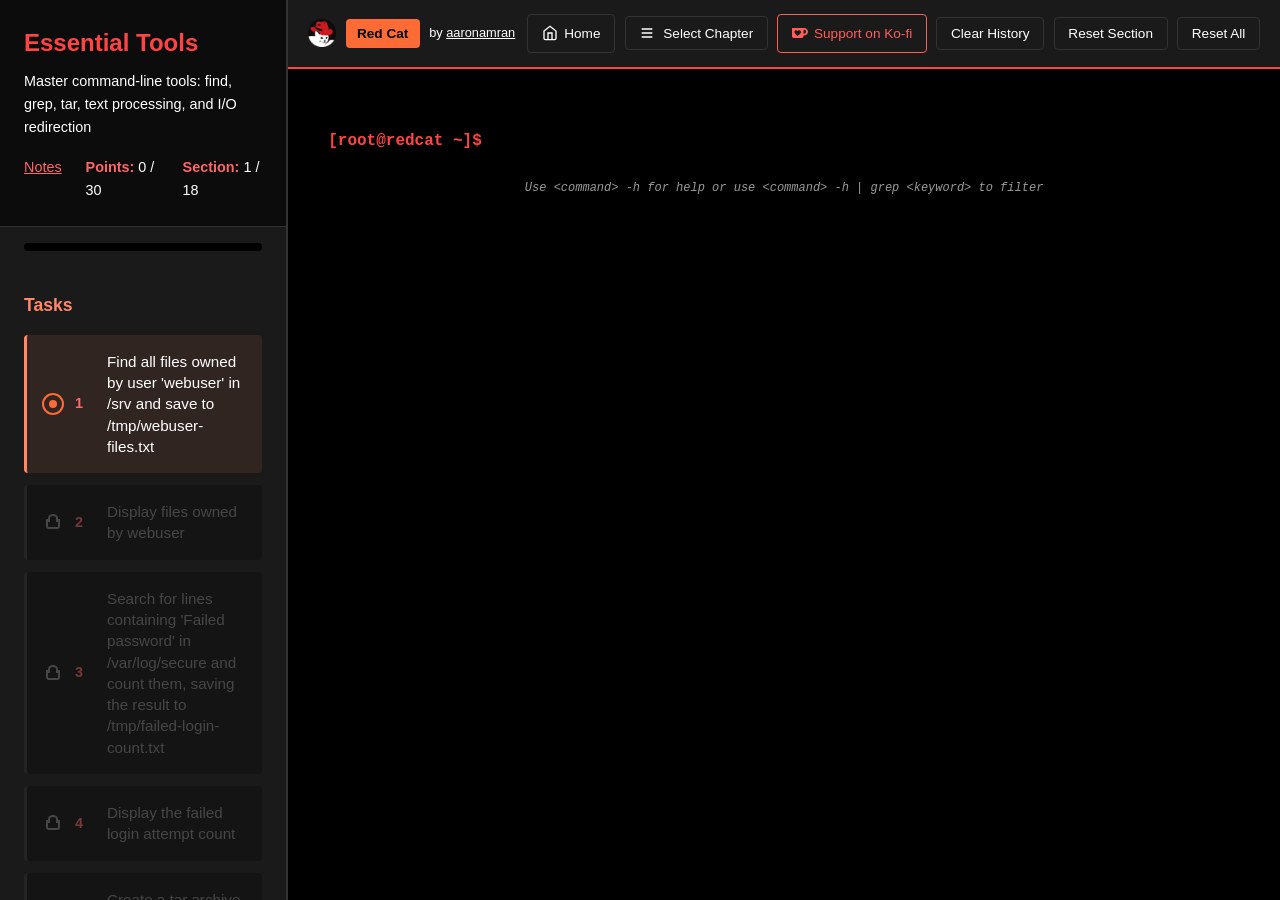
==== commit 59892c83: "update" ====
--- a/practice.html
+++ b/practice.html
@@ -62,6 +62,12 @@
                         </svg>
                         Home
                     </a>
+                    <button id="select-chapter-btn" class="control-btn select-chapter-btn">
+                        <svg width="16" height="16" viewBox="0 0 24 24" fill="none" stroke="currentColor" stroke-width="2">
+                            <path d="M4 6h16M4 12h16M4 18h16"/>
+                        </svg>
+                        Select Chapter
+                    </button>
                     <a href="https://ko-fi.com/aaronamran" target="_blank" class="kofi-icon-link" title="Support on Ko-fi">
                         <svg class="kofi-icon-tiny" viewBox="0 0 24 24" fill="currentColor">
                             <path d="M23.881 8.948c-.773-4.085-4.859-4.593-4.859-4.593H.723c-.604 0-.679.798-.679.798s-.082 7.324-.022 11.822c.164 2.424 2.586 2.672 2.586 2.672s8.267-.023 11.966-.049c2.438-.426 2.683-2.566 2.658-3.734 4.352.24 7.422-2.831 6.649-6.916zm-11.062 3.511c-1.246 1.453-4.011 3.976-4.011 3.976s-.121.119-.31.023c-.076-.057-.108-.09-.108-.09-.443-.441-3.368-3.049-4.034-3.954-.709-.965-1.041-2.7-.091-3.71.951-1.01 3.005-1.086 4.363.407 0 0 1.565-1.782 3.468-.963 1.904.82 1.832 3.011.723 4.311zm6.173.478c-.928.116-1.682.028-1.682.028V7.284h1.77s1.971.551 1.971 2.638c0 1.913-.985 2.667-2.059 3.015z"/>
@@ -106,6 +112,21 @@
             </div>
             <div class="notes-modal-body">
                 <div id="notes-content">No notes available for this section yet.</div>
+            </div>
+        </div>
+    </div>
+
+    <!-- Chapter Selection Modal -->
+    <div id="chapter-modal" class="notes-modal">
+        <div class="notes-modal-content chapter-modal-content">
+            <div class="notes-modal-header">
+                <h2>Select Chapter</h2>
+                <button id="chapter-close-btn" class="notes-close-btn">&times;</button>
+            </div>
+            <div class="notes-modal-body">
+                <div class="chapter-grid" id="chapter-grid">
+                    <!-- Chapters will be populated by JavaScript -->
+                </div>
             </div>
         </div>
     </div>
@@ -134,6 +155,7 @@
     <script src="modules/output/output-section15.js"></script>
     <script src="modules/output/output-section16.js"></script>
     <script src="modules/output/output-section17.js"></script>
+    <script src="modules/output/output-section18.js"></script>
     <script src="modules/ui.js"></script>
     
     <!-- Data & Helper Modules -->
@@ -158,6 +180,7 @@
     <script src="sections/section15-boot-maintenance.js"></script>
     <script src="sections/section16-rootless-containers.js"></script>
     <script src="sections/section17-time-services.js"></script>
+    <script src="sections/section18-flatpak.js"></script>
     
     <!-- Data Loader (depends on section files) -->
     <script src="data.js"></script>
@@ -202,6 +225,72 @@
         // Clear the session storage values after reading them
         sessionStorage.removeItem('redcat-practice-mode');
         sessionStorage.removeItem('redcat-start-section');
+
+        // Chapter Selection Modal Functionality
+        document.addEventListener('DOMContentLoaded', function() {
+            const chapterModal = document.getElementById('chapter-modal');
+            const selectChapterBtn = document.getElementById('select-chapter-btn');
+            const chapterCloseBtn = document.getElementById('chapter-close-btn');
+            const chapterGrid = document.getElementById('chapter-grid');
+
+            // Populate chapter grid
+            function populateChapterGrid() {
+                if (typeof sections === 'undefined') {
+                    console.error('❌ Sections not loaded');
+                    return;
+                }
+
+                chapterGrid.innerHTML = '';
+                sections.forEach(section => {
+                    const chapterCard = document.createElement('div');
+                    chapterCard.className = 'chapter-card';
+                    if (section.id === appState.currentSectionId) {
+                        chapterCard.classList.add('current-chapter');
+                    }
+
+                    chapterCard.innerHTML = `
+                        <div class="chapter-number">Section ${section.id}</div>
+                        <div class="chapter-title">${section.title}</div>
+                        <div class="chapter-description">${section.description}</div>
+                    `;
+
+                    chapterCard.addEventListener('click', function() {
+                        if (section.id !== appState.currentSectionId) {
+                            // Switch to selected section
+                            loadSection(section.id);
+                            chapterModal.style.display = 'none';
+                        }
+                    });
+
+                    chapterGrid.appendChild(chapterCard);
+                });
+            }
+
+            // Open chapter modal
+            selectChapterBtn.addEventListener('click', function() {
+                populateChapterGrid();
+                chapterModal.style.display = 'flex';
+            });
+
+            // Close chapter modal
+            chapterCloseBtn.addEventListener('click', function() {
+                chapterModal.style.display = 'none';
+            });
+
+            // Close modal when clicking outside
+            chapterModal.addEventListener('click', function(e) {
+                if (e.target === chapterModal) {
+                    chapterModal.style.display = 'none';
+                }
+            });
+
+            // Close modal on Escape key
+            document.addEventListener('keydown', function(e) {
+                if (e.key === 'Escape' && chapterModal.style.display === 'flex') {
+                    chapterModal.style.display = 'none';
+                }
+            });
+        });
     </script>
 </body>
 </html>
--- a/styles.css
+++ b/styles.css
@@ -338,16 +338,17 @@
     background: transparent;
     border: 1px solid var(--border-color);
     color: var(--text-secondary);
-    padding: 0.5rem 1rem;
+    padding: 0.5rem 0.85rem;
     cursor: pointer;
     font-family: inherit;
-    font-size: 0.9rem;
+    font-size: 0.85rem;
     border-radius: 4px;
     transition: all 0.2s;
     display: inline-flex;
     align-items: center;
     gap: 0.4rem;
     text-decoration: none;
+    white-space: nowrap;
 }
 
 .control-btn:hover {
@@ -415,35 +416,56 @@
 }
 
 .terminal-header {
-    padding: 1rem 1.5rem;
+    padding: 0.85rem 1.25rem;
     background-color: var(--bg-panel);
     border-bottom: 2px solid var(--accent-red);
     display: flex;
     justify-content: space-between;
     align-items: center;
-    gap: 1rem;
+    gap: 0.75rem;
+    flex-wrap: nowrap;
 }
 
 /* Terminal Title with Logo and Badge */
 .terminal-title {
     display: flex;
     align-items: center;
-    gap: 0.75rem;
+    gap: 0.6rem;
+    flex-shrink: 0;
+    white-space: nowrap;
 }
 
 .redhat-logo {
-    height: 32px;
+    height: 28px;
     width: auto;
     object-fit: contain;
+    flex-shrink: 0;
 }
 
 .os-badge {
     background: var(--accent-orange);
     color: var(--bg-terminal);
-    padding: 0.3rem 0.8rem;
+    padding: 0.25rem 0.7rem;
     border-radius: 4px;
     font-weight: bold;
-    font-size: 0.9rem;
+    font-size: 0.85rem;
+    flex-shrink: 0;
+}
+
+.terminal-name {
+    font-size: 0.8rem;
+    color: var(--text-secondary);
+    white-space: nowrap;
+    flex-shrink: 0;
+}
+
+.terminal-name a {
+    color: var(--text-secondary);
+    text-decoration: none;
+}
+
+.terminal-name a:hover {
+    color: var(--accent-coral);
 }
 
 .terminal-title-container {
@@ -471,7 +493,8 @@
 .terminal-header-actions {
     display: flex;
     align-items: center;
-    gap: 0.75rem;
+    gap: 0.6rem;
+    flex-wrap: nowrap;
 }
 
 /* Ko-fi Icon in Terminal Header */
@@ -480,16 +503,17 @@
     align-items: center;
     justify-content: center;
     gap: 6px;
-    padding: 0.4rem 0.6rem;
+    padding: 0.5rem 0.85rem;
     background-color: transparent;
     color: #FF5E5B;
     border: 1px solid #FF5E5B;
     border-radius: 4px;
     text-decoration: none;
-    font-size: 0.8rem;
+    font-size: 0.85rem;
     font-weight: 500;
     white-space: nowrap;
     transition: all 0.3s ease;
+    flex-shrink: 0;
 }
 
 .kofi-icon-link:hover {
@@ -1175,13 +1199,14 @@
     background: rgba(255, 102, 102, 0.1);
 }
 
-.chapter-grid {
+/* Landing page chapter grid - 2 columns layout */
+#landing-overlay .chapter-grid {
     display: grid;
-    grid-template-columns: repeat(auto-fit, minmax(250px, 1fr));
+    grid-template-columns: repeat(2, 1fr);
     gap: 12px;
 }
 
-.chapter-card {
+#landing-overlay .chapter-card {
     padding: 16px;
     background: var(--bg-dark);
     border: 2px solid var(--border-color);
@@ -1191,14 +1216,14 @@
     text-align: left;
 }
 
-.chapter-card:hover {
+#landing-overlay .chapter-card:hover {
     border-color: var(--text-primary);
     background: rgba(255, 102, 102, 0.05);
     transform: translateY(-3px);
     box-shadow: 0 5px 15px rgba(255, 102, 102, 0.1);
 }
 
-.chapter-number {
+#landing-overlay .chapter-number {
     font-size: 0.75rem;
     color: var(--text-primary);
     font-weight: 600;
@@ -1207,34 +1232,34 @@
     letter-spacing: 1px;
 }
 
-.chapter-title {
+#landing-overlay .chapter-title {
     font-size: 1.05rem;
     font-weight: 600;
     color: var(--text-secondary);
     margin-bottom: 6px;
 }
 
-.chapter-description {
+#landing-overlay .chapter-description {
     font-size: 0.8rem;
     color: var(--text-muted);
     line-height: 1.3;
     margin-bottom: 10px;
 }
 
-.chapter-stats {
+#landing-overlay .chapter-stats {
     display: flex;
     gap: 12px;
     font-size: 0.75rem;
     color: var(--text-muted);
 }
 
-.chapter-stat {
+#landing-overlay .chapter-stat {
     display: flex;
     align-items: center;
     gap: 5px;
 }
 
-.chapter-stat strong {
+#landing-overlay .chapter-stat strong {
     color: var(--text-primary);
 }
 
@@ -1260,7 +1285,7 @@
         padding: 16px;
     }
     
-    .chapter-grid {
+    #landing-overlay .chapter-grid {
         grid-template-columns: 1fr;
     }
 }
@@ -1288,12 +1313,13 @@
     height: 100%;
     background-color: rgba(0, 0, 0, 0.7);
     backdrop-filter: blur(4px);
+    justify-content: center;
+    align-items: center;
 }
 
 .notes-modal.active {
     display: flex;
-    justify-content: center;
-    align-items: center;
+}
 }
 
 .notes-modal-content {
@@ -1402,3 +1428,124 @@
     padding: 0;
     background: none;
 }
+
+/* ============================================================================
+   CHAPTER SELECTION MODAL
+   ============================================================================ */
+
+.chapter-modal-content {
+    max-width: 96vw;
+    width: 96vw;
+    max-height: 94vh;
+    height: 94vh;
+    display: flex;
+    flex-direction: column;
+}
+
+.select-chapter-btn {
+    display: flex;
+    align-items: center;
+    gap: 0.5rem;
+}
+
+/* Practice modal chapter grid - 6 columns layout */
+#chapter-modal .chapter-grid {
+    display: grid;
+    grid-template-columns: repeat(6, 1fr);
+    gap: 0.8rem;
+    padding: 1rem;
+    overflow-y: auto;
+    flex: 1;
+    align-content: start;
+}
+
+#chapter-modal .chapter-card {
+    background: var(--bg-terminal);
+    border: 2px solid var(--border-color);
+    border-radius: 6px;
+    padding: 0.9rem;
+    cursor: pointer;
+    transition: all 0.3s ease;
+    position: relative;
+    display: flex;
+    flex-direction: column;
+    min-height: 0;
+}
+
+#chapter-modal .chapter-card:hover {
+    border-color: var(--accent-coral);
+    background: rgba(238, 101, 73, 0.1);
+    transform: translateY(-2px);
+    box-shadow: 0 4px 12px rgba(238, 101, 73, 0.3);
+}
+
+#chapter-modal .chapter-card.current-chapter {
+    border-color: var(--accent-blue);
+    background: rgba(58, 175, 255, 0.15);
+}
+
+#chapter-modal .chapter-card.current-chapter::after {
+    content: 'CURRENT';
+    position: absolute;
+    top: 0.4rem;
+    right: 0.4rem;
+    background: var(--accent-blue);
+    color: var(--bg-primary);
+    padding: 0.2rem 0.4rem;
+    border-radius: 3px;
+    font-size: 0.65rem;
+    font-weight: bold;
+}
+
+#chapter-modal .chapter-number {
+    color: var(--accent-coral);
+    font-size: 0.75rem;
+    font-weight: 600;
+    margin-bottom: 0.4rem;
+    text-transform: uppercase;
+    letter-spacing: 0.5px;
+}
+
+#chapter-modal .chapter-title {
+    color: var(--text-primary);
+    font-size: 0.95rem;
+    font-weight: 600;
+    margin-bottom: 0.4rem;
+    line-height: 1.2;
+}
+
+#chapter-modal .chapter-description {
+    color: var(--text-secondary);
+    font-size: 0.8rem;
+    line-height: 1.3;
+    margin-top: 0.3rem;
+    flex: 1;
+}
+
+/* Responsive adjustments for practice modal */
+@media (max-width: 1400px) {
+    #chapter-modal .chapter-grid {
+        grid-template-columns: repeat(5, 1fr);
+    }
+}
+
+@media (max-width: 1024px) {
+    #chapter-modal .chapter-grid {
+        grid-template-columns: repeat(4, 1fr);
+    }
+}
+
+@media (max-width: 768px) {
+    #chapter-modal .chapter-grid {
+        grid-template-columns: repeat(2, 1fr);
+    }
+    
+    .chapter-modal-content {
+        width: 98vw;
+        max-height: 96vh;
+    }
+    
+    #chapter-modal .chapter-grid {
+        padding: 0.75rem;
+    }
+}
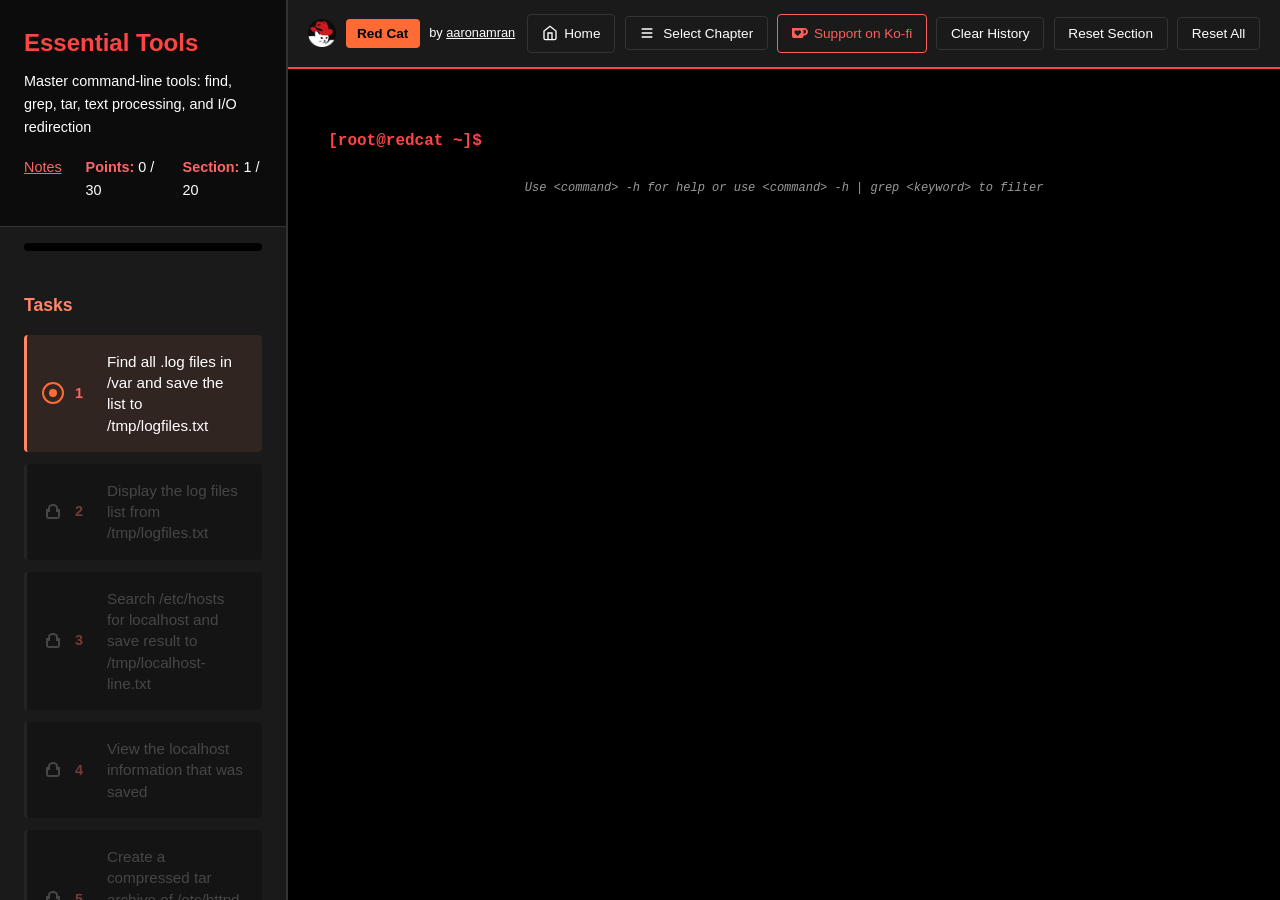
==== commit cc148bf1: "update" ====
--- a/practice.html
+++ b/practice.html
@@ -156,6 +156,8 @@
     <script src="modules/output/output-section16.js"></script>
     <script src="modules/output/output-section17.js"></script>
     <script src="modules/output/output-section18.js"></script>
+    <script src="modules/output/output-section19.js"></script>
+    <script src="modules/output/output-section20.js"></script>
     <script src="modules/ui.js"></script>
     
     <!-- Data & Helper Modules -->
@@ -181,6 +183,8 @@
     <script src="sections/section16-rootless-containers.js"></script>
     <script src="sections/section17-time-services.js"></script>
     <script src="sections/section18-flatpak.js"></script>
+    <script src="sections/section19-root-password-reset.js"></script>
+    <script src="sections/section20-root-password-reset-bash.js"></script>
     
     <!-- Data Loader (depends on section files) -->
     <script src="data.js"></script>
@@ -188,6 +192,9 @@
     <!-- Vi Modal Editor for Section 4 -->
     <script src="terminal/vi/vi-modal.js"></script>
     <script src="terminal/vi/vi-validator.js"></script>
+    
+    <!-- Boot Simulator Modal for Section 19 -->
+    <script src="terminal/boot-simulator/boot-modal.js"></script>
     
     <!-- Main Application Orchestrator (load last) -->
     <script src="app.js"></script>
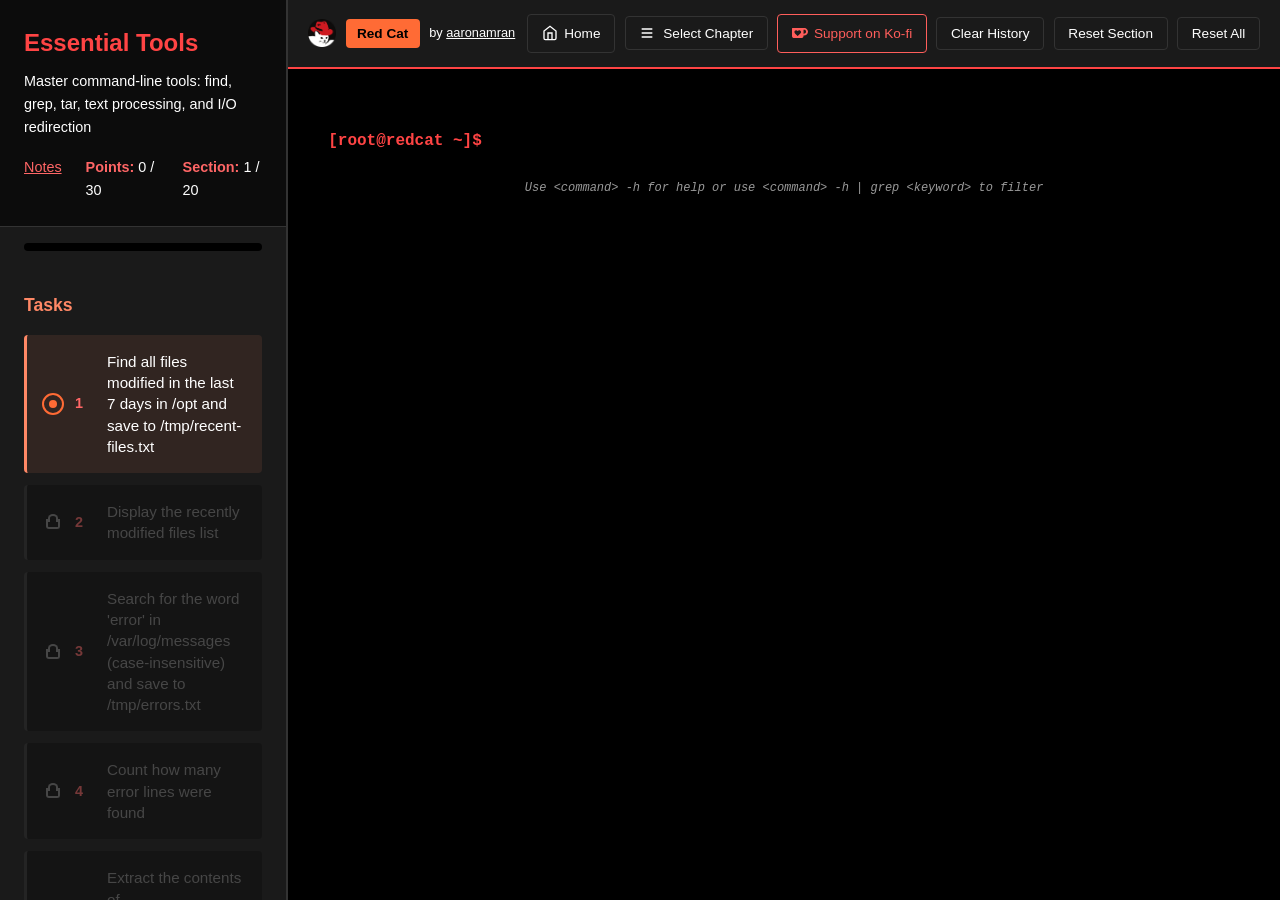
==== commit a6890ab5: "update" ====
--- a/practice.html
+++ b/practice.html
@@ -117,7 +117,7 @@
     </div>
 
     <!-- Chapter Selection Modal -->
-    <div id="chapter-modal" class="notes-modal">
+    <div id="chapter-modal" class="chapter-modal-overlay">
         <div class="notes-modal-content chapter-modal-content">
             <div class="notes-modal-header">
                 <h2>Select Chapter</h2>
--- a/styles.css
+++ b/styles.css
@@ -1320,7 +1320,6 @@
 .notes-modal.active {
     display: flex;
 }
-}
 
 .notes-modal-content {
     background-color: var(--bg-panel);
@@ -1329,6 +1328,7 @@
     width: 90%;
     max-width: 700px;
     max-height: 80vh;
+    overflow: hidden;
     display: flex;
     flex-direction: column;
     box-shadow: 0 4px 20px var(--shadow);
@@ -1384,6 +1384,7 @@
     padding: 1.5rem;
     overflow-y: auto;
     flex: 1;
+    min-height: 0;
 }
 
 #notes-content {
@@ -1432,6 +1433,21 @@
 /* ============================================================================
    CHAPTER SELECTION MODAL
    ============================================================================ */
+
+/* Separate overlay class for chapter modal — independent from notes-modal */
+.chapter-modal-overlay {
+    display: none;
+    position: fixed;
+    z-index: 1000;
+    left: 0;
+    top: 0;
+    width: 100%;
+    height: 100%;
+    background-color: rgba(0, 0, 0, 0.7);
+    backdrop-filter: blur(4px);
+    justify-content: center;
+    align-items: center;
+}
 
 .chapter-modal-content {
     max-width: 96vw;
